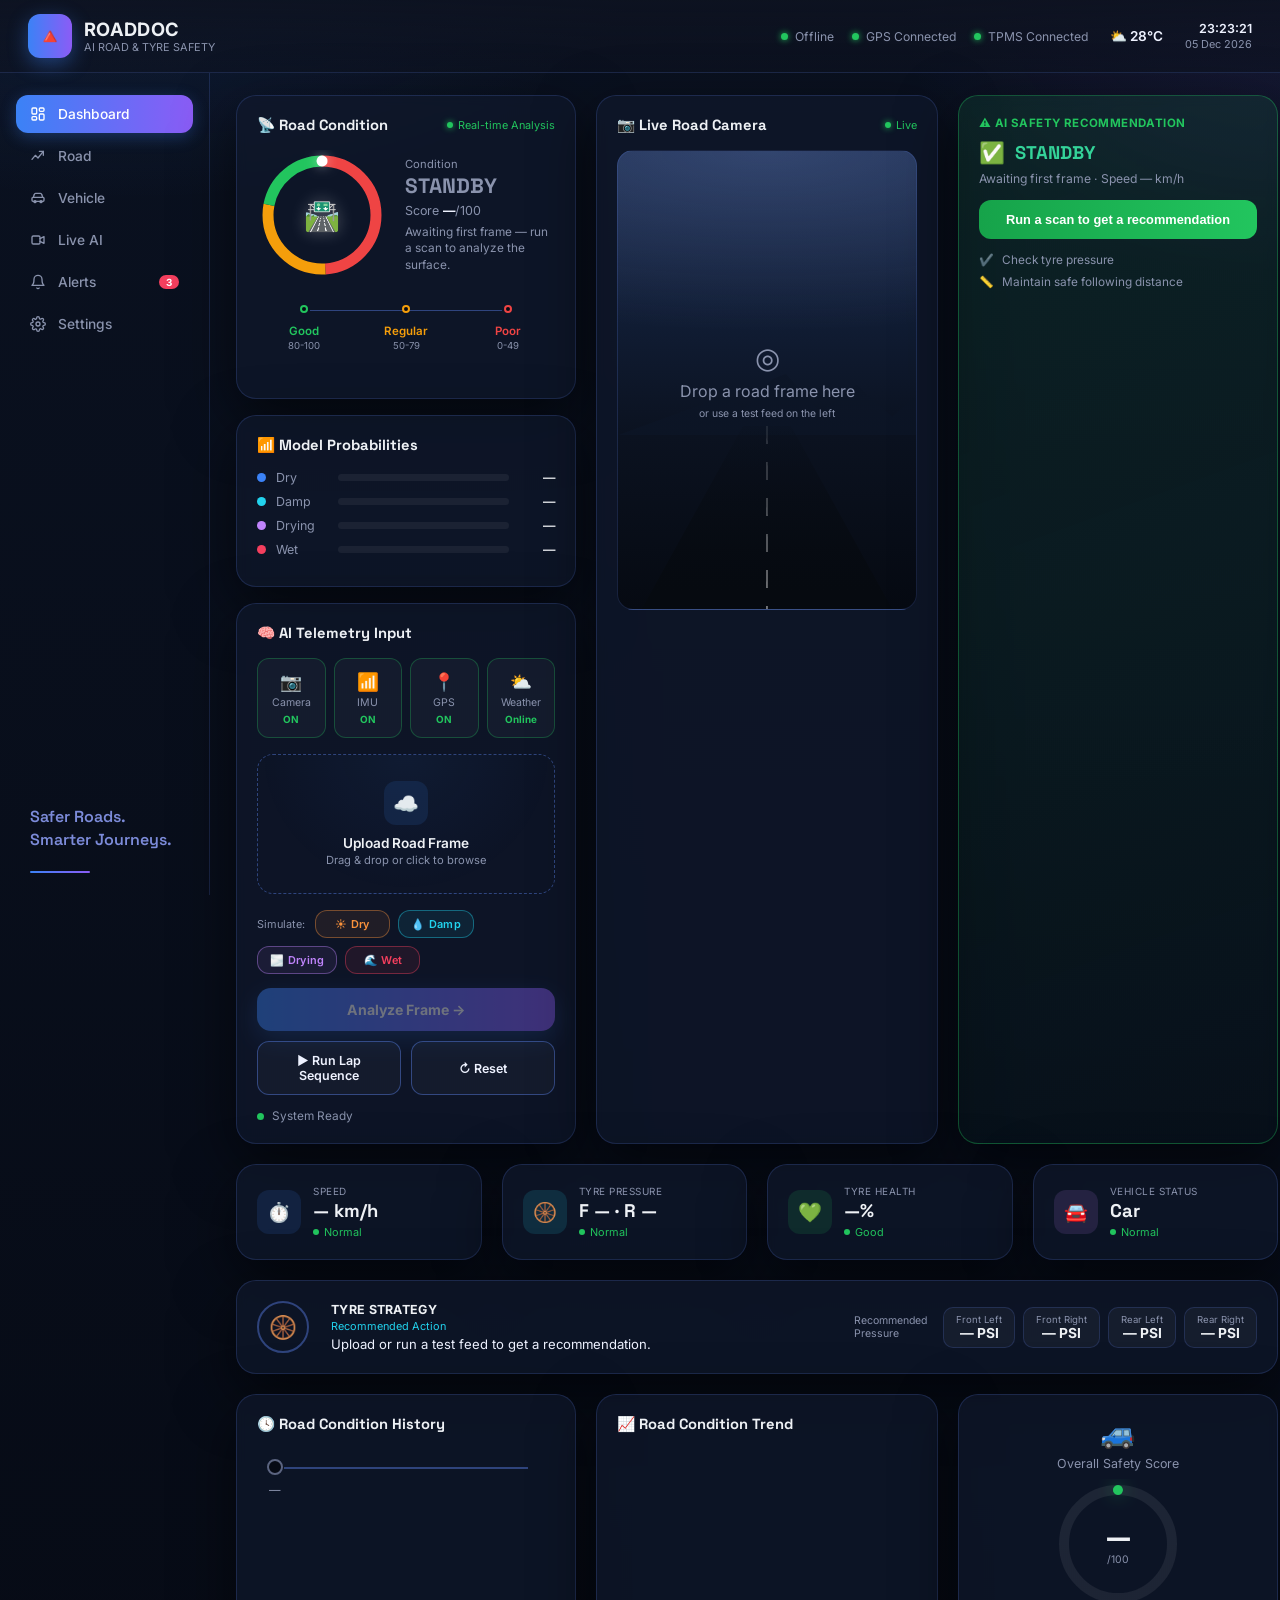
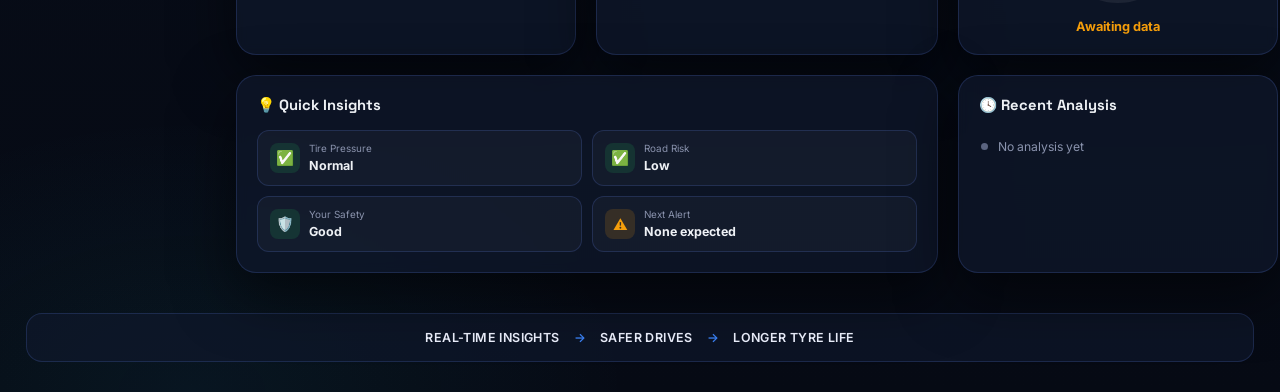
==== rd/frontend/index.html @ 541d131a "Add files via upload" ====
<!DOCTYPE html>
<html lang="en">
<head>
<meta charset="UTF-8">
<meta name="viewport" content="width=device-width, initial-scale=1.0">
<title>ROADDOC — Overview</title>
<link rel="preconnect" href="https://fonts.googleapis.com">
<link rel="preconnect" href="https://fonts.gstatic.com" crossorigin>
<link href="https://fonts.googleapis.com/css2?family=Inter:wght@400;500;600;700&family=Space+Grotesk:wght@500;600;700&family=IBM+Plex+Mono:wght@400;500;600;700&display=swap" rel="stylesheet">
<link rel="stylesheet" href="style.css">
<link rel="stylesheet" href="style-v2.css">
</head>
<body class="v2">
<div id="boot">
  <div class="bl">ROAD<span>DOC</span></div>
  <div class="bsub">VISION SYSTEM · INITIALIZING</div>
  <div class="btrack"><i id="bootFill"></i></div>
  <div class="blog" id="bootLog">booting sensor array…</div>
</div>

<header class="v2-header">
  <div class="v2-logo">
    <div class="v2-logo-mark">🔺</div>
    <div><b>ROADDOC</b><span>AI ROAD &amp; TYRE SAFETY</span></div>
  </div>
  <nav class="v2-nav">
    <a href="index.html" class="active"><svg width="16" height="16" viewBox="0 0 24 24" fill="none" stroke="currentColor" stroke-width="2" stroke-linecap="round" stroke-linejoin="round"><rect x="3" y="3" width="7" height="9" rx="1.5"/><rect x="14" y="3" width="7" height="5" rx="1.5"/><rect x="14" y="12" width="7" height="9" rx="1.5"/><rect x="3" y="16" width="7" height="5" rx="1.5"/></svg> Dashboard</a>
    <a href="track-analysis.html"><svg width="16" height="16" viewBox="0 0 24 24" fill="none" stroke="currentColor" stroke-width="2" stroke-linecap="round" stroke-linejoin="round"><path d="M3 17l5-6 4 4 8-10"/><path d="M14 5h6v6"/></svg> Road</a>
    <a href="car-status.html"><svg width="16" height="16" viewBox="0 0 24 24" fill="none" stroke="currentColor" stroke-width="2" stroke-linecap="round" stroke-linejoin="round"><path d="M5 11l1.5-4.5A2 2 0 0 1 8.4 5h7.2a2 2 0 0 1 1.9 1.5L19 11"/><rect x="3" y="11" width="18" height="6" rx="1.5"/><circle cx="7.5" cy="17.5" r="1.5"/><circle cx="16.5" cy="17.5" r="1.5"/></svg> Vehicle</a>
    <a href="live-analysis.html"><svg width="16" height="16" viewBox="0 0 24 24" fill="none" stroke="currentColor" stroke-width="2" stroke-linecap="round" stroke-linejoin="round"><rect x="3" y="6" width="12" height="12" rx="2"/><path d="M15 10l6-3v10l-6-3"/></svg> Live AI</a>
    <a href="telemetry.html"><svg width="16" height="16" viewBox="0 0 24 24" fill="none" stroke="currentColor" stroke-width="2" stroke-linecap="round" stroke-linejoin="round"><path d="M18 8a6 6 0 0 0-12 0c0 7-3 9-3 9h18s-3-2-3-9"/><path d="M13.73 21a2 2 0 0 1-3.46 0"/></svg> Alerts<span class="v2-nav-badge">3</span></a>
    <a href="system.html"><svg width="16" height="16" viewBox="0 0 24 24" fill="none" stroke="currentColor" stroke-width="2" stroke-linecap="round" stroke-linejoin="round"><circle cx="12" cy="12" r="3"/><path d="M19.4 15a1.65 1.65 0 0 0 .33 1.82l.06.06a2 2 0 1 1-2.83 2.83l-.06-.06a1.65 1.65 0 0 0-1.82-.33 1.65 1.65 0 0 0-1 1.51V21a2 2 0 0 1-4 0v-.09A1.65 1.65 0 0 0 9 19.4a1.65 1.65 0 0 0-1.82.33l-.06.06a2 2 0 1 1-2.83-2.83l.06-.06A1.65 1.65 0 0 0 4.6 15a1.65 1.65 0 0 0-1.51-1H3a2 2 0 0 1 0-4h.09A1.65 1.65 0 0 0 4.6 9a1.65 1.65 0 0 0-.33-1.82l-.06-.06a2 2 0 1 1 2.83-2.83l.06.06A1.65 1.65 0 0 0 9 4.6a1.65 1.65 0 0 0 1-1.51V3a2 2 0 0 1 4 0v.09a1.65 1.65 0 0 0 1 1.51 1.65 1.65 0 0 0 1.82-.33l.06-.06a2 2 0 1 1 2.83 2.83l-.06.06A1.65 1.65 0 0 0 19.4 9a1.65 1.65 0 0 0 1.51 1H21a2 2 0 0 1 0 4h-.09a1.65 1.65 0 0 0-1.51 1z"/></svg> Settings</a>
  </nav>
  <div class="v2-status">
    <div class="v2-status-dots">
      <span class="v2-online-tag" id="linkPillTop"><i></i><span id="linkTextTop">AI Engine Online</span></span>
      <span class="v2-online-tag"><i></i>GPS Connected</span>
      <span class="v2-online-tag"><i></i>TPMS Connected</span>
    </div>
    <span class="v2-weather">⛅ 28°C</span>
    <span class="v2-clock-block"><span><span class="cl-time" id="clock">--:--:--</span><span class="cl-date" id="clockDate">--</span></span></span>
  </div>
</header>

<div class="v2-shell">
  <aside class="v2-sidebar">
    <a href="index.html" class="active"><svg width="16" height="16" viewBox="0 0 24 24" fill="none" stroke="currentColor" stroke-width="2" stroke-linecap="round" stroke-linejoin="round"><rect x="3" y="3" width="7" height="9" rx="1.5"/><rect x="14" y="3" width="7" height="5" rx="1.5"/><rect x="14" y="12" width="7" height="9" rx="1.5"/><rect x="3" y="16" width="7" height="5" rx="1.5"/></svg> Dashboard</a>
    <a href="track-analysis.html"><svg width="16" height="16" viewBox="0 0 24 24" fill="none" stroke="currentColor" stroke-width="2" stroke-linecap="round" stroke-linejoin="round"><path d="M3 17l5-6 4 4 8-10"/><path d="M14 5h6v6"/></svg> Road</a>
    <a href="car-status.html"><svg width="16" height="16" viewBox="0 0 24 24" fill="none" stroke="currentColor" stroke-width="2" stroke-linecap="round" stroke-linejoin="round"><path d="M5 11l1.5-4.5A2 2 0 0 1 8.4 5h7.2a2 2 0 0 1 1.9 1.5L19 11"/><rect x="3" y="11" width="18" height="6" rx="1.5"/><circle cx="7.5" cy="17.5" r="1.5"/><circle cx="16.5" cy="17.5" r="1.5"/></svg> Vehicle</a>
    <a href="live-analysis.html"><svg width="16" height="16" viewBox="0 0 24 24" fill="none" stroke="currentColor" stroke-width="2" stroke-linecap="round" stroke-linejoin="round"><rect x="3" y="6" width="12" height="12" rx="2"/><path d="M15 10l6-3v10l-6-3"/></svg> Live AI</a>
    <a href="telemetry.html"><svg width="16" height="16" viewBox="0 0 24 24" fill="none" stroke="currentColor" stroke-width="2" stroke-linecap="round" stroke-linejoin="round"><path d="M18 8a6 6 0 0 0-12 0c0 7-3 9-3 9h18s-3-2-3-9"/><path d="M13.73 21a2 2 0 0 1-3.46 0"/></svg> Alerts<span class="v2-nav-badge">3</span></a>
    <a href="system.html"><svg width="16" height="16" viewBox="0 0 24 24" fill="none" stroke="currentColor" stroke-width="2" stroke-linecap="round" stroke-linejoin="round"><circle cx="12" cy="12" r="3"/><path d="M19.4 15a1.65 1.65 0 0 0 .33 1.82l.06.06a2 2 0 1 1-2.83 2.83l-.06-.06a1.65 1.65 0 0 0-1.82-.33 1.65 1.65 0 0 0-1 1.51V21a2 2 0 0 1-4 0v-.09A1.65 1.65 0 0 0 9 19.4a1.65 1.65 0 0 0-1.82.33l-.06.06a2 2 0 1 1-2.83-2.83l.06-.06A1.65 1.65 0 0 0 4.6 15a1.65 1.65 0 0 0-1.51-1H3a2 2 0 0 1 0-4h.09A1.65 1.65 0 0 0 4.6 9a1.65 1.65 0 0 0-.33-1.82l-.06-.06a2 2 0 1 1 2.83-2.83l.06.06A1.65 1.65 0 0 0 9 4.6a1.65 1.65 0 0 0 1-1.51V3a2 2 0 0 1 4 0v.09a1.65 1.65 0 0 0 1 1.51 1.65 1.65 0 0 0 1.82-.33l.06-.06a2 2 0 1 1 2.83 2.83l-.06.06A1.65 1.65 0 0 0 19.4 9a1.65 1.65 0 0 0 1.51 1H21a2 2 0 0 1 0 4h-.09a1.65 1.65 0 0 0-1.51 1z"/></svg> Settings</a>
    <div class="spacer"></div>
    <div class="v2-tagline">Safer Roads.<br>Smarter Journeys.</div>
    <div class="v2-tagline-rule"></div>
  </aside>

  <main class="v2-main">

    <!-- ============================= ROAD CONDITION ============================= -->
    <div class="v2-area-road" style="display:flex;flex-direction:column;gap:16px">
    <section class="v2-card">
      <div class="v2-card-head"><h2>📡 Road Condition</h2><span class="v2-tag"><i></i>Real-time Analysis</span></div>

      <div class="v2-gauge-row">
        <div class="v2-gauge">
          <svg viewBox="0 0 130 130">
            <circle cx="65" cy="65" r="54" class="track-bg" pathLength="100" stroke="#ef4444" stroke-dasharray="49 51" stroke-dashoffset="0"/>
            <circle cx="65" cy="65" r="54" class="track-bg" pathLength="100" stroke="#f59e0b" stroke-dasharray="29 71" stroke-dashoffset="-49"/>
            <circle cx="65" cy="65" r="54" class="track-bg" pathLength="100" stroke="#22c55e" stroke-dasharray="22 78" stroke-dashoffset="-78"/>
            <circle cx="65" cy="65" r="54" class="track-fill" id="gaugeArc" pathLength="100" stroke-dasharray="0 100"/>
          </svg>
          <div class="v2-gauge-center">🛣️</div>
        </div>
        <div class="v2-gauge-info">
          <div class="lbl">Condition</div>
          <div class="val" id="gaugeBand" style="color:var(--v2-dim)">STANDBY</div>
          <div class="score">Score <b id="gaugeScore">—</b>/100</div>
          <p id="gaugeDesc">Awaiting first frame — run a scan to analyze the surface.</p>
        </div>
      </div>

      <div class="v2-legend">
        <div class="lg" id="legendGood" style="color:#22c55e"><span class="dot"></span><span class="name">Good</span><span class="range">80-100</span></div>
        <div class="lg" id="legendRegular" style="color:#f59e0b"><span class="dot"></span><span class="name">Regular</span><span class="range">50-79</span></div>
        <div class="lg" id="legendPoor" style="color:#ef4444"><span class="dot"></span><span class="name">Poor</span><span class="range">0-49</span></div>
      </div>
    </section>

    <section class="v2-card">
      <div class="v2-card-head"><h2>📶 Model Probabilities</h2><span class="v2-tag" id="probEngineTag" style="color:var(--v2-dim)"><span id="probEngine"></span></span></div>
      <div class="v2-prob-row"><span class="dot" style="background:#3b82f6"></span><span class="name">Dry</span><span class="track"><span class="fill" id="probDry" style="background:#3b82f6"></span></span><span class="val" id="probDryV">—</span></div>
      <div class="v2-prob-row"><span class="dot" style="background:#22d3ee"></span><span class="name">Damp</span><span class="track"><span class="fill" id="probDamp" style="background:#22d3ee"></span></span><span class="val" id="probDampV">—</span></div>
      <div class="v2-prob-row"><span class="dot" style="background:#c084fc"></span><span class="name">Drying</span><span class="track"><span class="fill" id="probDrying" style="background:#c084fc"></span></span><span class="val" id="probDryingV">—</span></div>
      <div class="v2-prob-row"><span class="dot" style="background:#f43f5e"></span><span class="name">Wet</span><span class="track"><span class="fill" id="probWet" style="background:#f43f5e"></span></span><span class="val" id="probWetV">—</span></div>
    </section>

    <section class="v2-card">
      <div class="v2-card-head"><h2>🧠 AI Telemetry Input</h2></div>

      <div class="v2-sensor-grid">
        <div class="v2-sensor-badge on"><span class="ic">📷</span><span class="lbl">Camera</span><span class="status">ON</span></div>
        <div class="v2-sensor-badge on"><span class="ic">📶</span><span class="lbl">IMU</span><span class="status">ON</span></div>
        <div class="v2-sensor-badge on"><span class="ic">📍</span><span class="lbl">GPS</span><span class="status">ON</span></div>
        <div class="v2-sensor-badge on"><span class="ic">⛅</span><span class="lbl">Weather</span><span class="status">Online</span></div>
      </div>

      <label class="v2-upload" id="dropzone">
        <input type="file" id="fileInput" accept="image/*">
        <div class="up-content">
          <div class="ic">☁️</div>
          <div class="t1">Upload Road Frame</div>
          <div class="t2">Drag &amp; drop or click to browse</div>
        </div>
        <div class="dz-loaded">
          <img id="dzThumb" alt="">
          <div class="meta"><b>Frame loaded</b>click to replace or re-scan</div>
          <button type="button" class="v2-btn-outline" style="flex:none;padding:6px 10px" id="rescanBtn">Re-scan</button>
        </div>
      </label>

      <div class="v2-simulate-row">
        <span class="lbl">Simulate:</span>
        <button class="tf-btn v2-pill-btn dry" data-kind="dry">☀️ Dry</button>
        <button class="tf-btn v2-pill-btn damp" data-kind="damp">💧 Damp</button>
        <button class="tf-btn v2-pill-btn drying" data-kind="drying">🌫️ Drying</button>
        <button class="tf-btn v2-pill-btn wet" data-kind="wet">🌊 Wet</button>
      </div>

      <button class="v2-btn-primary" id="analyzeBtn" disabled>Analyze Frame →</button>
      <div class="v2-btn-row">
        <button class="v2-btn-outline" id="demoBtn">▶ Run Lap Sequence</button>
        <button class="v2-btn-outline" id="resetBtn">↻ Reset</button>
      </div>
      <div class="v2-status-line" id="statusLine"><i></i><span>System Ready</span></div>
    </section>
    </div>

    <!-- ============================= SENSOR FEED ============================= -->
    <section class="v2-card v2-area-feed">
      <div class="v2-card-head"><h2>📷 Live Road Camera</h2><span class="v2-tag"><i></i>Live</span></div>

      <label class="v2-feed-visual" id="scanFrame">
        <input type="file" id="fileInput2" accept="image/*">
        <div class="mountains"></div>
        <div class="road"></div>
        <div class="road-line"></div>
        <div class="v2-grid-overlay" id="gridOverlay" style="display:none"></div>
        <div class="v2-heat-patch" id="heatPatch" style="display:none"></div>
        <img id="scanImg" alt="Frame preview" style="display:none;position:absolute;inset:0;width:100%;height:100%;object-fit:cover;opacity:.35">

        <div class="v2-feed-empty" id="feedEmptyHint">
          <div class="ic">◎</div>
          <div>Drop a road frame here<br><span style="font-size:.65rem">or use a test feed on the left</span></div>
        </div>

        <div class="v2-feed-topleft" id="feedTopLeft" style="display:none">
          <div class="thumb"></div>
          <div class="cap">Surface Detection</div>
        </div>

        <div class="v2-feed-detected" id="feedDetected" style="display:none">
          <div class="hd"><i></i>Detected</div>
          <div class="row"><span>Road Surface</span><b id="detSurface">—</b></div>
          <div class="row"><span>Potholes</span><b id="detPotholes">0</b></div>
          <div class="row"><span>Cracks</span><b id="detCracks">0</b></div>
          <div class="row"><span>Water</span><b id="detWater">—</b></div>
        </div>

        <div class="v2-feed-scanbadge" id="feedScanBadge" style="display:none">
          <div class="ring">🚗</div>
          <div>
            <div class="lbl">Scanning…</div>
            <div class="bar"><i id="scanBarFill" style="width:0%"></i></div>
          </div>
          <div class="lbl" id="scanPctLabel">0%</div>
        </div>

        <svg class="v2-feed-mini-trend" id="miniTrendSvg" viewBox="0 0 110 56" style="display:none"></svg>
      </label>
    </section>

    <!-- ============================= AI SAFETY RECOMMENDATION ============================= -->
    <section class="v2-card v2-area-risk v2-risk-card risk-low" id="riskCard">
      <div class="v2-risk-head">⚠️ AI Safety Recommendation</div>
      <div class="v2-risk-level"><span class="ic" id="riskLevelIc">✅</span><span class="txt" id="riskLevelTxt">STANDBY</span></div>
      <div class="v2-risk-sub" id="riskSubTxt">Awaiting first frame · Speed — km/h</div>
      <button class="v2-risk-action" id="riskActionBtn">Run a scan to get a recommendation</button>
      <div class="v2-risk-checklist">
        <div class="item"><span class="ic">✔️</span><span id="riskCheck1">Check tyre pressure</span></div>
        <div class="item"><span class="ic">📏</span><span id="riskCheck2">Maintain safe following distance</span></div>
      </div>
    </section>

    <!-- ============================= 4-UP STAT ROW ============================= -->
    <div class="v2-area-stats">
      <div class="v2-card v2-stat-card">
        <span class="ic-circle">⏱️</span>
        <div class="body">
          <span class="lbl">Speed</span>
          <span class="val"><span id="speedReadout">—</span> km/h</span>
          <span class="sub good" id="speedSub"><i></i>Normal</span>
        </div>
      </div>
      <div class="v2-card v2-stat-card">
        <span class="ic-circle" style="background:rgba(34,211,238,.13);color:var(--v2-cyan)">🛞</span>
        <div class="body">
          <span class="lbl">Tyre Pressure</span>
          <span class="val" id="statTyrePressure">F — · R —</span>
          <span class="sub good" id="tyrePressureSub"><i></i>Normal</span>
        </div>
      </div>
      <div class="v2-card v2-stat-card">
        <span class="ic-circle" style="background:rgba(34,197,94,.13);color:var(--v2-green)">💚</span>
        <div class="body">
          <span class="lbl">Tyre Health</span>
          <span class="val" id="statTyreHealth">—%</span>
          <span class="sub good" id="tyreHealthSub"><i></i>Good</span>
        </div>
      </div>
      <div class="v2-card v2-stat-card">
        <span class="ic-circle" style="background:rgba(192,132,252,.13);color:#c084fc">🚘</span>
        <div class="body">
          <span class="lbl">Vehicle Status</span>
          <span class="val" id="vsType">Car</span>
          <span class="sub good"><i></i><span id="vsDriving">Normal</span></span>
        </div>
      </div>
    </div>

    <!-- ============================= TYRE STRATEGY ============================= -->
    <section class="v2-card v2-area-tyre">
      <div class="v2-tyre-bar">
        <div class="v2-tyre-icon">🛞</div>
        <div class="v2-tyre-text">
          <div class="hd">TYRE STRATEGY</div>
          <div class="sub" id="tyreActionLabel">Recommended Action</div>
          <p id="suggestionText">Upload or run a test feed to get a recommendation.</p>
        </div>
        <div class="v2-tyre-psi">
          <span class="lbl">Recommended<br>Pressure</span>
          <div class="v2-tyre-badges">
            <div class="b"><div class="t">Front Left</div><div class="v" id="psiFL">— PSI</div></div>
            <div class="b"><div class="t">Front Right</div><div class="v" id="psiFR">— PSI</div></div>
            <div class="b"><div class="t">Rear Left</div><div class="v" id="psiRL">— PSI</div></div>
            <div class="b"><div class="t">Rear Right</div><div class="v" id="psiRR">— PSI</div></div>
          </div>
        </div>
      </div>
      <div id="waterBanner"></div>
    </section>

    <!-- ============================= HISTORY / TREND / SCORE ROW ============================= -->
    <section class="v2-card v2-area-history">
      <div class="v2-card-head"><h2>🕓 Road Condition History</h2></div>
      <div class="v2-stepper" id="historyStepper">
        <div class="step"><span class="pt"></span><span class="lbl">—</span></div>
      </div>
    </section>

    <section class="v2-card v2-area-trend">
      <div class="v2-card-head"><h2>📈 Road Condition Trend</h2></div>
      <canvas id="trendCanvas" height="130"></canvas>
    </section>

    <section class="v2-card v2-area-score v2-score-card">
      <div class="car-ic">🚙</div>
      <div style="font-size:.78rem;color:var(--v2-dim);margin-bottom:8px">Overall Safety Score</div>
      <div class="v2-score-donut">
        <svg viewBox="0 0 130 130">
          <circle cx="65" cy="65" r="54" class="track" pathLength="100"/>
          <circle cx="65" cy="65" r="54" class="fill" id="safetyScoreArc" pathLength="100" stroke-dasharray="0 100"/>
        </svg>
        <div class="center"><span class="num" id="safetyScoreNum">—</span><span class="den">/100</span></div>
      </div>
      <div class="v2-score-risklabel" id="safetyScoreRiskLabel">Awaiting data</div>
    </section>

    <!-- ============================= QUICK INSIGHTS / RECENT ANALYSIS ============================= -->
    <section class="v2-card v2-area-insights">
      <div class="v2-card-head"><h2>💡 Quick Insights</h2></div>
      <div class="v2-insight-grid">
        <div class="v2-insight"><span class="ic good" id="insightPressureIc">✅</span><div><span class="lbl">Tire Pressure</span><span class="val" id="insightPressure">Normal</span></div></div>
        <div class="v2-insight"><span class="ic good" id="insightRiskIc">✅</span><div><span class="lbl">Road Risk</span><span class="val" id="insightRisk">Low</span></div></div>
        <div class="v2-insight"><span class="ic good" id="insightSafetyIc">🛡️</span><div><span class="lbl">Your Safety</span><span class="val" id="insightSafety">Good</span></div></div>
        <div class="v2-insight"><span class="ic warn" id="insightAlertIc">⚠️</span><div><span class="lbl">Next Alert</span><span class="val" id="insightAlert">None expected</span></div></div>
      </div>
    </section>

    <section class="v2-card v2-area-recent">
      <div class="v2-card-head"><h2>🕓 Recent Analysis</h2></div>
      <div class="v2-log" id="recentAnalysis">
        <div class="v2-log-row"><span class="dot" style="background:#5b6480"></span><span class="txt" style="color:var(--v2-dim)">No analysis yet</span></div>
      </div>
    </section>

  </main>
</div>

<div class="v2-footer-bar">
  <span>REAL-TIME INSIGHTS</span><span class="arrow">→</span><span>SAFER DRIVES</span><span class="arrow">→</span><span>LONGER TYRE LIFE</span>
</div>

<script src="app.js"></script>
</body>
</html>
---- rd/frontend/style.css ----
/* =========================================================================
   ROADDOC — LIVE SAFETY CONSOLE
   Premium automotive HMI styling: near-black surfaces, rounded cards,
   electric-blue instrument accent, soft glows instead of neon, with
   semantic color still carrying meaning (green/amber/violet/red map to
   Dry/Damp/Drying/Wet everywhere on the page). Structure, ids and classes
   are unchanged from the original build — only presentation changed.
   ========================================================================= */
:root{
  --ink:#0a0c10;
  --panel:rgba(20,23,29,.86);
  --panel-2:rgba(27,31,39,.92);
  --line:rgba(255,255,255,.07);
  --line-bright:rgba(255,255,255,.16);
  --cyan:#3e7bfa;
  --cyan-ink:#ffffff;
  --text:#eef1f5;
  --dim:#8b93a1;
  --dim-2:#535a66;
  --green:#34d399;
  --amber:#f5a524;
  --violet:#9b8cff;
  --red:#ef4453;
  --shadow:0 20px 50px rgba(0,0,0,.45);
}
*{box-sizing:border-box}
::selection{background:var(--cyan);color:#fff}
:focus-visible{outline:2px solid var(--cyan);outline-offset:2px}
body{
  margin:0;min-height:100vh;color:var(--text);
  font-family:'IBM Plex Mono',ui-monospace,monospace;
  background:
    linear-gradient(180deg, rgba(6,8,13,.80) 0%, rgba(6,8,13,.90) 55%, rgba(6,8,13,.97) 100%),
    url('assets/bg-road.jpg');
  background-size: cover;
  background-position: center top;
  background-attachment: fixed;
  background-repeat: no-repeat;
  position:relative;
}
.disp{font-family:'Space Grotesk',sans-serif}
.orb{font-family:'Space Grotesk',sans-serif;font-weight:700}
a{color:inherit}

/* ---- boot sequence overlay ---- */
#boot{position:fixed;inset:0;z-index:100;background:var(--ink);display:flex;flex-direction:column;align-items:center;justify-content:center;gap:18px;transition:opacity .5s ease, visibility .5s}
#boot.hide{opacity:0;visibility:hidden;pointer-events:none}
#boot .bl{font-family:'Space Grotesk';font-weight:700;font-size:1.8rem;letter-spacing:3px;color:var(--text)}
#boot .bl span{color:var(--cyan)}
#boot .bsub{font-size:.68rem;color:var(--dim);letter-spacing:2px}
#boot .btrack{width:280px;height:3px;border-radius:3px;background:rgba(255,255,255,.08);position:relative;overflow:hidden}
#boot .btrack i{position:absolute;left:0;top:0;bottom:0;width:0;background:linear-gradient(90deg,var(--cyan),var(--violet));box-shadow:0 0 10px rgba(62,123,250,.6)}
#boot .blog{font-size:.6rem;color:var(--dim-2);letter-spacing:1px;height:14px}

/* ---------------------------------- HEADER --------------------------------- */
.hud-header{
  display:flex;align-items:center;gap:18px;flex-wrap:wrap;
  padding:16px 26px;border-bottom:1px solid var(--line);
  background:rgba(7,9,13,.75);position:sticky;top:0;z-index:20;backdrop-filter:blur(10px);
}
.brand{display:flex;align-items:center;gap:10px;flex:0 0 auto}
.eye{width:32px;height:32px;border-radius:10px;position:relative;flex:0 0 auto;background:var(--panel-2);border:1px solid var(--line-bright);display:flex;align-items:center;justify-content:center}
.eye::before{content:"";width:8px;height:8px;border-radius:50%;background:var(--cyan);box-shadow:0 0 10px var(--cyan)}
.eye::after{display:none}
.brand b{display:block;font-family:'Space Grotesk';font-weight:700;font-size:1.05rem;letter-spacing:.5px;line-height:1.2}
.brand span{display:block;font-size:.6rem;color:var(--dim);letter-spacing:1.4px}
.feed-meta{display:flex;align-items:center;gap:9px;font-size:.68rem;color:var(--dim);flex:0 0 auto}
.feed-meta .rec{width:6px;height:6px;border-radius:50%;background:var(--red);animation:recBlink 1.4s infinite}
@keyframes recBlink{50%{opacity:.25}}

.nav-tabs{display:flex;gap:2px;margin:0 auto;flex-wrap:wrap;font-size:.68rem;letter-spacing:.2px;background:var(--panel-2);border:1px solid var(--line);border-radius:999px;padding:4px}
.nav-tabs a{padding:8px 16px;border-radius:999px;color:var(--dim);text-decoration:none;text-transform:capitalize;border:1px solid transparent;transition:.15s;font-weight:500}
.nav-tabs a:hover{color:var(--text)}
.nav-tabs a.active{background:var(--cyan);color:#fff;font-weight:600;box-shadow:0 0 16px rgba(62,123,250,.45)}

.hud-right{display:flex;align-items:center;gap:8px;flex:0 0 auto;font-size:.68rem;color:var(--dim);background:var(--panel-2);border:1px solid var(--line);border-radius:999px;padding:6px 8px}
.hud-right .grp{display:flex;align-items:center;gap:6px;padding:0 8px;border-right:1px solid var(--line)}
.condition-pill{display:flex;align-items:center;gap:7px;padding:6px 12px;border-radius:999px;text-transform:capitalize;letter-spacing:.2px;font-size:.7rem;font-weight:600;color:var(--text)}
.condition-pill i{width:7px;height:7px;border-radius:50%;background:var(--dim-2)}
.link-dot{display:flex;align-items:center;gap:6px;text-transform:uppercase;letter-spacing:.6px;font-size:.66rem;padding:0 10px 0 2px}
.link-dot i{width:6px;height:6px;border-radius:50%;background:var(--red)}
.link-dot.live i{background:var(--green);box-shadow:0 0 0 0 rgba(52,211,153,.6);animation:blip 1.8s infinite}
@keyframes blip{70%{box-shadow:0 0 0 7px rgba(52,211,153,0)}}

.legend-strip{display:flex;gap:8px;flex-wrap:wrap;align-items:center;padding:12px 26px;font-size:.66rem;color:var(--dim)}
.legend-strip span{display:flex;align-items:center;gap:6px;padding:5px 12px;border-radius:999px;background:var(--panel-2);border:1px solid var(--line)}
.legend-strip span:last-child{border:0;background:none;padding-left:4px}
.legend-strip i{width:7px;height:7px;border-radius:50%;display:inline-block}

/* ---------------------------------- LAYOUT --------------------------------- */
.console{
  display:grid;
  grid-template-columns: 300px minmax(0,1fr) 300px;
  grid-template-areas:
    "road   feed   speed"
    "lower  lower  lower";
  gap:16px;padding:20px 26px 40px;max-width:1600px;margin:0 auto;
}
.area-road{grid-area:road;display:flex;flex-direction:column;gap:16px;min-width:0}
.area-feed{grid-area:feed;display:flex;flex-direction:column;gap:16px;min-width:0}
.area-speed{grid-area:speed;display:flex;flex-direction:column;gap:16px;min-width:0}
.area-lower{grid-area:lower;display:grid;grid-template-columns:repeat(4,1fr);gap:16px}
.console.no-lower{grid-template-areas:"road feed speed"}
@media(max-width:1180px){
  .console{grid-template-columns:1fr;grid-template-areas:"road" "feed" "speed" "lower"}
  .console.no-lower{grid-template-areas:"road" "feed" "speed"}
  .area-lower{grid-template-columns:1fr 1fr}
}
@media(max-width:640px){.area-lower{grid-template-columns:1fr}}
.rail{display:flex;flex-direction:column;gap:16px;min-width:0}
.hud-panel{
  position:relative;border:1px solid var(--line);border-radius:18px;background:linear-gradient(160deg,var(--panel-2),var(--panel));
  box-shadow:var(--shadow);padding:18px;transition:box-shadow .4s,border-color .4s,transform .25s;
}
.hud-panel.flash{border-color:var(--cyan);box-shadow:var(--shadow),0 0 24px rgba(62,123,250,.30)}
.hud-panel{will-change:transform}
.hud-panel:hover{border-color:var(--line-bright)}
.hud-panel::before,.hud-panel::after{content:none}
.ph{display:flex;align-items:center;justify-content:space-between;margin-bottom:14px}
.ph h2{margin:0;font-size:.68rem;letter-spacing:1px;text-transform:uppercase;color:#c3cdd8;display:flex;align-items:center;gap:7px;font-weight:600}
.ph h2 i{width:6px;height:6px;border-radius:50%;background:var(--cyan)}
.ph span{font-size:.6rem;color:var(--dim-2);letter-spacing:.6px;text-transform:uppercase}

/* ---- state box ---- */
.state-box{border-radius:14px;border:1px solid var(--line-bright);padding:16px 16px;display:flex;align-items:flex-end;justify-content:space-between;background:rgba(0,0,0,.22);position:relative;overflow:hidden}
.state-box::before{content:none}
.state-box .label{position:relative;font-family:'Space Grotesk';font-weight:700;font-size:1.6rem;letter-spacing:.3px;line-height:1}
.state-box .conf{position:relative;text-align:right}
.state-box .conf b{display:block;font-family:'Space Grotesk';font-size:1.15rem}
.state-box .conf span{font-size:.58rem;color:var(--dim);letter-spacing:1px}

.prob-head{display:flex;justify-content:space-between;align-items:center;margin:16px 0 10px;font-size:.62rem;color:var(--dim);letter-spacing:1px;text-transform:uppercase}
.prob-head b{color:var(--cyan);font-weight:600}
.prob-row{display:flex;align-items:center;gap:8px;margin-bottom:8px;font-size:.66rem}
.prob-row .pl{width:44px;color:var(--dim);text-transform:uppercase}
.prob-row .track{flex:1;height:7px;border-radius:4px;background:rgba(255,255,255,.06);position:relative;overflow:hidden}
.prob-row .track i{display:block;height:100%;width:0;border-radius:4px;transition:width .5s}
.prob-row .pv{width:38px;text-align:right;color:var(--text)}

/* ---- dropzone ---- */
.dz-label{font-size:.6rem;color:var(--dim);text-transform:uppercase;letter-spacing:1px;margin:18px 0 8px;display:flex;justify-content:space-between}
.dropzone{position:relative;height:110px;border-radius:14px;border:1px dashed var(--line-bright);background:rgba(0,0,0,.2);display:flex;flex-direction:column;align-items:center;justify-content:center;gap:4px;cursor:pointer;text-align:center;overflow:hidden}
.dropzone input{display:none}
.dropzone .ic{color:var(--cyan);font-size:1.1rem}
.dropzone .t1{font-size:.68rem;color:var(--text)}
.dropzone .t2{font-size:.6rem;color:var(--dim-2)}
.dropzone.has-file{border-style:solid;border-color:var(--cyan)}
.dz-loaded{display:none;align-items:center;gap:10px;padding:0 12px;width:100%}
.dropzone.has-file .up-content{display:none}
.dropzone.has-file .dz-loaded{display:flex}
.dz-loaded img{width:44px;height:44px;object-fit:cover;border-radius:8px;border:1px solid var(--line-bright)}
.dz-loaded .meta{flex:1;text-align:left;font-size:.64rem;color:var(--dim)}
.dz-loaded .meta b{display:block;color:var(--text);font-size:.7rem}
.rescan{font-size:.6rem;color:var(--cyan);border:1px solid var(--cyan);border-radius:8px;padding:5px 9px;background:none;cursor:pointer;letter-spacing:.6px}

.testfeed{display:flex;gap:6px;margin-top:10px;flex-wrap:wrap}
.tf-btn{flex:1;min-width:60px;padding:9px 0;font-size:.64rem;font-weight:600;letter-spacing:.3px;text-align:center;border-radius:10px;border:1px solid var(--line-bright);background:rgba(255,255,255,.02);color:var(--dim);cursor:pointer;text-transform:capitalize;font-family:inherit;transition:.15s}
.tf-btn:hover{color:var(--text);border-color:var(--cyan)}
.tf-btn[data-kind="dry"]:hover{background:rgba(52,211,153,.14);border-color:var(--green);color:var(--green)}
.tf-btn[data-kind="damp"]:hover{background:rgba(62,123,250,.14);border-color:var(--cyan);color:var(--cyan)}
.tf-btn[data-kind="drying"]:hover{background:rgba(155,140,255,.14);border-color:var(--violet);color:var(--violet)}
.tf-btn[data-kind="wet"]:hover{background:rgba(239,68,83,.14);border-color:var(--red);color:var(--red)}

.row{display:flex;gap:8px;margin-top:12px}
.rd-btn{flex:1;font-family:'Space Grotesk';font-weight:600;letter-spacing:.4px;text-transform:uppercase;font-size:.76rem;border-radius:10px;border:1px solid var(--line-bright);background:rgba(255,255,255,.02);color:var(--text);padding:11px 12px;cursor:pointer;transition:.15s}
.rd-btn:hover:not(:disabled){border-color:var(--cyan);color:var(--cyan)}
.rd-btn:disabled{opacity:.35;cursor:not-allowed}
.rd-btn.primary{background:var(--cyan);color:#fff;border-color:var(--cyan);box-shadow:0 0 18px rgba(62,123,250,.35)}
.rd-btn.primary:hover:not(:disabled){color:#fff;filter:brightness(1.1)}
.rd-btn.wide{flex:none;width:100%}

.status-line{display:flex;align-items:center;gap:7px;margin-top:12px;font-size:.62rem;color:var(--dim);text-transform:uppercase;letter-spacing:1px}
.status-line i{width:6px;height:6px;border-radius:50%;background:var(--green)}
.status-line.busy i{background:var(--amber)}
.status-line.offline i{background:var(--red)}

/* ---- key/value rows ---- */
.kv{display:flex;justify-content:space-between;align-items:center;padding:10px 0;border-top:1px solid var(--line);font-size:.68rem}
.kv:first-child{border-top:0}
.kv .k{color:var(--dim);text-transform:uppercase;letter-spacing:.6px;font-size:.62rem}
.kv .v{color:var(--text);font-weight:600}
.kv .v.accent{color:var(--cyan)}

.moisture-bar{position:relative;height:8px;border-radius:4px;margin:14px 0 6px;background:linear-gradient(90deg,var(--green),var(--amber) 45%,var(--violet) 65%,var(--red))}
.moisture-bar .marker{position:absolute;top:-4px;width:2px;height:16px;background:#fff;box-shadow:0 0 6px #fff}
.moisture-labels{display:flex;justify-content:space-between;font-size:.58rem;color:var(--dim-2);letter-spacing:.6px}

/* ---------------------------------- CENTRE --------------------------------- */
.scan-frame{display:block;position:relative;min-height:340px;border-radius:16px;border:1px solid var(--line-bright);background:radial-gradient(circle at 50% 40%,rgba(62,123,250,.07),transparent 60%) , #05070a;overflow:hidden;cursor:pointer}
.scan-frame input{display:none}
.scan-frame img{position:absolute;inset:0;width:100%;height:100%;object-fit:cover;display:none}
.scan-frame.has-file img{display:block}
.scan-empty{position:absolute;inset:0;display:flex;flex-direction:column;align-items:center;justify-content:center;gap:8px;color:var(--dim);text-align:center;padding:20px}
.scan-frame.has-file .scan-empty{display:none}
.scan-empty .ic{font-size:1.6rem;color:var(--cyan)}
.reticle{position:absolute;width:22px;height:22px;border-color:var(--amber);opacity:.8;z-index:2}
.reticle.tl{left:12px;top:12px;border-top:2px solid;border-left:2px solid;border-radius:6px 0 0 0}
.reticle.tr{right:12px;top:12px;border-top:2px solid;border-right:2px solid;border-radius:0 6px 0 0}
.reticle.bl{left:12px;bottom:12px;border-bottom:2px solid;border-left:2px solid;border-radius:0 0 0 6px}
.reticle.br{right:12px;bottom:12px;border-bottom:2px solid;border-right:2px solid;border-radius:0 0 6px 0}
.lock-box{position:absolute;left:50%;top:50%;transform:translate(-50%,-50%);width:44%;height:56%;border:1.5px solid var(--amber);border-radius:8px;opacity:0;transition:opacity .3s;z-index:2}
.scan-frame.locked .lock-box{opacity:.85}
.lock-tag{position:absolute;top:-22px;left:0;font-size:.58rem;background:rgba(5,7,10,.85);border-radius:5px;color:var(--amber);padding:2px 7px;white-space:nowrap;font-weight:600}
.scan-tags{position:absolute;left:12px;right:12px;bottom:12px;display:flex;justify-content:space-between;gap:8px;z-index:3;pointer-events:none}
.scan-tags span{background:rgba(5,7,10,.82);border:1px solid var(--line-bright);border-radius:8px;padding:7px 11px;font-size:.62rem;color:var(--text)}
.scan-tags .g{color:var(--amber)}

/* ---- HUD bar under scan frame ---- */
.hud-bar{display:grid;grid-template-columns:1fr auto 1fr;align-items:center;gap:18px;margin-top:14px;padding:22px 26px;border-radius:20px;border:1px solid var(--line);background:linear-gradient(160deg,var(--panel-2),var(--panel));box-shadow:var(--shadow)}
.tyre-tile{display:flex;align-items:center;gap:12px}
.tyre-ic{width:46px;height:46px;border-radius:14px;border:1px solid var(--line-bright);background:rgba(255,255,255,.02);display:grid;place-items:center;color:var(--cyan);font-size:1.3rem;flex:0 0 auto}
.tyre-data .l1{font-size:.85rem;font-weight:700;font-family:'Space Grotesk'}
.tyre-data .l2{font-size:.6rem;color:var(--dim)}
.speed-hero{display:flex;flex-direction:column;align-items:center;text-align:center}
.speed-wrap{display:flex;flex-direction:column;align-items:center;gap:4px;position:relative;margin:6px 0 18px}
.speed-ring{width:210px;height:210px;border-radius:50%;display:grid;place-items:center;position:relative;
  background:conic-gradient(var(--cyan) 0deg, var(--cyan) calc(var(--pct,0)*3.6deg), rgba(255,255,255,.06) calc(var(--pct,0)*3.6deg));
  filter:drop-shadow(0 0 18px rgba(62,123,250,.42));
}
.speed-ring::before{content:"";position:absolute;inset:13px;border-radius:50%;background:var(--ink)}
.speed-ring::after{display:none}
.speed-ring b{position:relative;font-family:'Space Grotesk';font-weight:700;font-size:3.6rem;line-height:1}
.speed-unit{font-size:.65rem;color:var(--dim);letter-spacing:2px;margin-top:4px;text-transform:uppercase}
.speed-meta-row{display:flex;align-items:center;justify-content:space-between;width:100%;gap:14px;padding-top:16px;border-top:1px solid var(--line)}
.risk-box{text-align:right;display:flex;flex-direction:column;align-items:flex-end;gap:7px}
.risk-box .rl{font-size:.6rem;color:var(--dim);text-transform:uppercase;letter-spacing:1px}
.risk-box .rv{font-family:'Space Grotesk';font-weight:700;font-size:1.3rem;letter-spacing:.3px;text-transform:uppercase}
.feed-hero .scan-frame{min-height:420px}
@media(max-width:900px){.hud-bar{grid-template-columns:1fr;text-align:center}.risk-box{align-items:center;text-align:center}.tyre-tile{justify-content:center}}

.suggestion{margin-top:14px;border-left:3px solid var(--cyan);border-radius:0 10px 10px 0;padding:12px 14px;background:rgba(62,123,250,.06);font-size:.72rem}
.suggestion b{display:block;font-size:.6rem;letter-spacing:1px;text-transform:uppercase;color:var(--cyan);margin-bottom:5px}

.water-banner{margin-top:12px;border-radius:12px;padding:12px 14px;border:1px solid var(--red);background:rgba(239,68,83,.12);font-size:.7rem;color:#ffd2da;display:flex;gap:9px;align-items:center}

/* ---- vehicle field grid (compact, sits in centre column) ---- */
.field-grid{display:grid;grid-template-columns:1fr 1fr;gap:10px 14px;margin-top:14px}
.field{display:flex;flex-direction:column;gap:5px}
.field label{font-size:.58rem;color:var(--dim);text-transform:uppercase;letter-spacing:.8px}
.field select,.field input{background:transparent;border:none;border-bottom:1px solid var(--line-bright);color:var(--text);padding:7px 2px;font-family:inherit;font-size:.76rem}
.field select:focus,.field input:focus{border-color:var(--cyan)}
.field select option{background:#12151b}
.field.span2{grid-column:1/-1}
.locrow{display:flex;gap:8px;align-items:flex-end}
.locrow input{flex:1}

/* ---- safety list ---- */
.hud-list{list-style:none;margin:0;padding:0;display:flex;flex-direction:column;gap:8px}
.hud-list li{display:grid;grid-template-columns:96px 1fr;gap:10px;padding:12px 14px;border-radius:12px;background:rgba(255,255,255,.02);border:1px solid var(--line);font-size:.7rem}
.hud-list li:first-child{border-top:1px solid var(--line)}
.hud-list b{color:var(--violet);text-transform:uppercase;letter-spacing:.5px;font-size:.58rem;padding-top:1px}
.hud-list span{color:#dbe6ec;line-height:1.5}

.risk-badge{display:inline-flex;align-items:center;gap:6px;padding:5px 12px;border-radius:999px;font-family:'Space Grotesk';font-weight:600;font-size:.7rem;letter-spacing:.4px;text-transform:uppercase;border:1px solid}
.risk-low{color:var(--green);border-color:var(--green);background:rgba(52,211,153,.08)}
.risk-medium{color:var(--amber);border-color:var(--amber);background:rgba(245,165,36,.08)}
.risk-high{color:#ff8a5c;border-color:#ff8a5c;background:rgba(255,138,92,.08)}
.risk-critical{color:#ffc2c2;border-color:var(--red);background:rgba(239,68,83,.12);animation:riskGlow 1.4s infinite}
@keyframes riskGlow{50%{box-shadow:0 0 16px rgba(239,68,83,.4)}}

.chart-frame canvas{width:100%;display:block}
.chart-legend{display:flex;gap:12px;flex-wrap:wrap;margin-top:8px;font-size:.6rem;color:var(--dim)}
.chart-legend i{width:7px;height:7px;border-radius:50%;display:inline-block;margin-right:5px}
.log-list{margin-top:10px;max-height:130px;overflow:auto;font-size:.68rem}
.log-list div{display:flex;justify-content:space-between;padding:7px 2px;border-top:1px solid var(--line);color:var(--dim)}
.log-list b{font-weight:700}

.sys-grid{display:grid;grid-template-columns:1fr 1fr;gap:0}
footer{max-width:1600px;margin:0 auto;padding:0 26px 34px;color:var(--dim-2);font-size:.62rem;line-height:1.7}

@media(max-width:1180px){
  .field-grid{grid-template-columns:1fr}
}
@media(max-width:560px){
  .hud-header{padding:12px 16px}
  .console,.legend-strip,footer{padding-left:16px;padding-right:16px}
  .nav-tabs{order:3;width:100%;justify-content:flex-start;overflow-x:auto}
}
@media (prefers-reduced-motion: reduce){
  .feed-meta .rec,.link-dot.live i,.risk-critical{animation:none}
}

/* ---------------------------------- SUB-PAGES --------------------------------- */
.subpage{max-width:1100px;margin:0 auto;padding:20px 26px 40px;display:flex;flex-direction:column;gap:16px}
.subpage-head{display:flex;align-items:baseline;justify-content:space-between;gap:12px;flex-wrap:wrap}
.subpage-head h1{font-family:'Space Grotesk';font-size:1.3rem;margin:0}
.subpage-head p{color:var(--dim);font-size:.72rem;margin:4px 0 0}
.empty-hint{border:1px dashed var(--line-bright);border-radius:14px;padding:22px;text-align:center;color:var(--dim);font-size:.72rem}
.empty-hint a{color:var(--cyan);text-decoration:none;font-weight:600}

/* ---- car status illustration ---- */
.car-status-grid{display:grid;grid-template-columns:260px 1fr;gap:20px;align-items:center}
.car-visual{position:relative;display:flex;flex-direction:column;align-items:center;gap:10px}
.car-visual .car-icon{font-size:6rem;line-height:1;filter:drop-shadow(0 8px 20px rgba(62,123,250,.25))}
.car-badge-row{display:flex;gap:8px;flex-wrap:wrap;justify-content:center}
.car-badge{display:flex;flex-direction:column;align-items:center;gap:2px;background:var(--panel-2);border:1px solid var(--line-bright);border-radius:12px;padding:8px 12px;min-width:70px}
.car-badge .cb-label{font-size:.55rem;color:var(--dim);text-transform:uppercase;letter-spacing:.6px}
.car-badge .cb-value{font-family:'Space Grotesk';font-weight:700;font-size:.9rem}
@media(max-width:760px){.car-status-grid{grid-template-columns:1fr}}
---- rd/frontend/style-v2.css ----
/* =========================================================================
   ROADDOC v2 — matches the "glass dashboard" reference mockup.
   New tokens + component classes, additive to the rules above (which the
   sub-pages still use for their simpler single-column layout). Overview
   (index.html) uses these v2 classes for its layout.
   ========================================================================= */
:root{
  --v2-bg-0:#060a14;
  --v2-bg-1:#0a1120;
  --v2-card:rgba(16,24,44,.72);
  --v2-card-solid:#0d1526;
  --v2-border:rgba(99,140,255,.18);
  --v2-border-bright:rgba(99,140,255,.4);
  --v2-text:#eef2ff;
  --v2-dim:#8a93ad;
  --v2-dim-2:#5b6480;
  --v2-blue:#3b82f6;
  --v2-violet:#8b5cf6;
  --v2-cyan:#22d3ee;
  --v2-amber:#f59e0b;
  --v2-orange:#fb923c;
  --v2-pink:#f43f5e;
  --v2-green:#22c55e;
  --v2-grad: linear-gradient(90deg, var(--v2-blue), var(--v2-violet));
  --v2-shadow: 0 20px 60px rgba(0,0,0,.55);
}
body.v2{
  font-family:'Inter',sans-serif;
  background:
    radial-gradient(ellipse 900px 500px at 10% -5%, rgba(59,130,246,.14), transparent 60%),
    radial-gradient(ellipse 700px 500px at 100% 0%, rgba(139,92,246,.10), transparent 55%),
    radial-gradient(ellipse 800px 500px at 15% 100%, rgba(34,211,238,.06), transparent 55%),
    linear-gradient(180deg, var(--v2-bg-1) 0%, var(--v2-bg-0) 100%);
}
.v2 .disp,.v2 h1,.v2 h2,.v2 h3{font-family:'Space Grotesk',sans-serif}

/* ---- top header v2 ---- */
.v2-header{display:flex;align-items:center;gap:18px;padding:14px 28px;border-bottom:1px solid var(--v2-border);background:linear-gradient(180deg,rgba(13,18,32,.9),rgba(13,18,32,.6))}
.v2-logo{display:flex;align-items:center;gap:12px;flex:0 0 auto}
.v2-logo-mark{width:44px;height:44px;border-radius:12px;background:var(--v2-grad);display:grid;place-items:center;font-size:1.4rem;box-shadow:0 6px 20px rgba(59,130,246,.4);flex:0 0 auto;color:#fff}
.v2-status{display:flex;align-items:center;gap:22px;flex:0 0 auto;margin-left:auto}
.v2-status-dots{display:flex;align-items:center;gap:18px}
.v2-online-tag{display:flex;align-items:center;gap:7px;font-size:.76rem;color:var(--v2-dim);flex:0 0 auto;white-space:nowrap}
.v2-online-tag i{width:7px;height:7px;border-radius:50%;background:var(--v2-green);box-shadow:0 0 6px var(--v2-green)}
.v2-logo b{display:block;font-size:1.15rem;font-weight:700;letter-spacing:.3px}
.v2-logo span{display:block;font-size:.68rem;color:var(--v2-dim)}
.v2-nav{display:flex;gap:4px;margin:0 auto;flex-wrap:wrap}
.v2-nav a{display:flex;align-items:center;gap:7px;padding:9px 16px;border-radius:10px;color:var(--v2-dim);text-decoration:none;font-size:.82rem;font-weight:500;transition:.15s}
.v2-nav a:hover{color:var(--v2-text);background:rgba(255,255,255,.04)}
.v2-nav a.active{background:var(--v2-grad);color:#fff;box-shadow:0 4px 16px rgba(59,130,246,.35)}
.v2-status{display:flex;align-items:center;gap:22px;flex:0 0 auto;margin-left:auto}
.v2-clock-block{display:flex;align-items:center;gap:8px;font-size:.78rem;color:var(--v2-dim);flex:0 0 auto;text-align:right}
.v2-clock-block .cl-time{color:var(--v2-text);font-weight:600;display:block;line-height:1.3}
.v2-clock-block .cl-date{font-size:.68rem;display:block;line-height:1.3}
.v2-weather{display:flex;align-items:center;gap:8px;font-size:.85rem;color:var(--v2-text);font-weight:600;flex:0 0 auto}
.v2-pill{display:flex;align-items:center;gap:7px;padding:7px 14px;border-radius:999px;background:rgba(255,255,255,.04);border:1px solid var(--v2-border);font-size:.76rem;color:var(--v2-dim)}
.v2-pill.live{color:var(--v2-green)}
.v2-pill.live i{width:7px;height:7px;border-radius:50%;background:var(--v2-green);box-shadow:0 0 8px var(--v2-green)}
.v2-pill.standby{background:var(--v2-grad);color:#fff;border:none;font-weight:600}
.v2-car-glyph{font-size:1.6rem;opacity:.85;filter:drop-shadow(0 0 10px rgba(59,130,246,.5))}
.v2-nav-badge{margin-left:auto;background:var(--v2-pink);color:#fff;font-size:.62rem;font-weight:700;padding:1px 7px;border-radius:999px}
.v2-sidebar a{position:relative}

/* ---- layout shell ---- */
.v2-shell{display:grid;grid-template-columns:210px 1fr;gap:0;align-items:start}
.v2-sidebar{padding:22px 16px;display:flex;flex-direction:column;gap:4px;min-height:calc(100vh - 78px);border-right:1px solid var(--v2-border)}
.v2-sidebar a{display:flex;align-items:center;gap:12px;padding:11px 14px;border-radius:12px;color:var(--v2-dim);text-decoration:none;font-size:.86rem;font-weight:500;transition:.15s}
.v2-sidebar a:hover{color:var(--v2-text);background:rgba(255,255,255,.04)}
.v2-sidebar a.active{background:var(--v2-grad);color:#fff;box-shadow:0 4px 16px rgba(59,130,246,.3)}
.v2-sidebar .spacer{flex:1}
.v2-tagline{padding:18px 14px 6px;color:#7c8bd9;font-size:1rem;font-weight:600;line-height:1.4;font-family:'Space Grotesk',sans-serif}
.v2-tagline-rule{height:2px;width:60px;background:var(--v2-grad);border-radius:2px;margin:10px 14px 0}

.v2-main{padding:22px 26px 40px;display:grid;gap:20px;
  grid-template-columns: 380px 1fr 340px;
  grid-template-areas:
    "road feed risk"
    "stats stats stats"
    "tyre tyre tyre"
    "history trend score"
    "insights insights recent";
}
@media(max-width:1400px){
  .v2-main{grid-template-columns:340px 1fr 320px}
}
@media(min-width:1181px){
  /* desktop matches the reference: navigation lives only in the sidebar,
     the header nav is a mobile-only fallback (sidebar hides below 1181px) */
  .v2-header .v2-nav{display:none}
}
@media(max-width:1180px){
  .v2-shell{grid-template-columns:1fr}
  .v2-sidebar{display:none}
  .v2-main{grid-template-columns:1fr;grid-template-areas:"road" "feed" "risk" "stats" "tyre" "history" "trend" "score" "insights" "recent"}
}
.v2-area-road{grid-area:road}
.v2-area-feed{grid-area:feed}
.v2-area-risk{grid-area:risk}
.v2-area-stats{grid-area:stats;display:grid;grid-template-columns:repeat(4,1fr);gap:20px}
.v2-area-tyre{grid-area:tyre}
.v2-area-history{grid-area:history}
.v2-area-trend{grid-area:trend}
.v2-area-score{grid-area:score}
.v2-area-insights{grid-area:insights}
.v2-area-recent{grid-area:recent}
@media(max-width:900px){.v2-area-stats{grid-template-columns:1fr 1fr}}

/* ---- card ---- */
.v2-card{background:var(--v2-card);border:1px solid var(--v2-border);border-radius:20px;padding:20px;box-shadow:var(--v2-shadow);backdrop-filter:blur(6px)}
.v2-card-head{display:flex;align-items:center;justify-content:space-between;margin-bottom:16px;gap:10px}
.v2-card-head h2{margin:0;font-size:.92rem;font-weight:700;display:flex;align-items:center;gap:8px}
.v2-tag{font-size:.68rem;color:var(--v2-green);display:flex;align-items:center;gap:5px;white-space:nowrap}
.v2-tag i{width:6px;height:6px;border-radius:50%;background:var(--v2-green);box-shadow:0 0 6px var(--v2-green)}

/* ---- gauge ring ---- */
.v2-gauge-row{display:flex;align-items:center;gap:18px;margin-bottom:16px}
.v2-gauge{position:relative;width:130px;height:130px;flex:0 0 auto}
.v2-gauge svg{width:100%;height:100%;transform:rotate(-90deg)}
.v2-gauge .track-bg{fill:none;stroke-width:11}
.v2-gauge .track-fill{fill:none;stroke-width:11;stroke-linecap:round;stroke:#fff;filter:drop-shadow(0 0 6px rgba(255,255,255,.5))}
.v2-gauge-center{position:absolute;inset:0;display:flex;align-items:center;justify-content:center;font-size:1.8rem;color:#fff;filter:drop-shadow(0 0 8px rgba(255,255,255,.25))}
.v2-gauge-info{flex:1}
.v2-gauge-info .lbl{font-size:.7rem;color:var(--v2-dim);margin-bottom:2px}
.v2-gauge-info .val{font-size:1.3rem;font-weight:700;font-family:'Space Grotesk',sans-serif;margin-bottom:4px}
.v2-gauge-info .score{font-size:.78rem;color:var(--v2-dim);margin-bottom:6px}
.v2-gauge-info .score b{color:var(--v2-text);font-weight:700}
.v2-gauge-info p{margin:0;font-size:.74rem;color:var(--v2-dim);line-height:1.4}

.v2-legend{position:relative;display:flex;gap:8px;margin-bottom:18px}
.v2-legend::before{content:"";position:absolute;left:calc(16.6% + 4px);right:calc(16.6% + 4px);top:14px;height:1px;background:var(--v2-border-bright);z-index:0}
.v2-legend .lg{position:relative;z-index:1;flex:1;text-align:center;padding:8px 4px;border-radius:10px;border:1px solid transparent}
.v2-legend .lg .dot{width:8px;height:8px;border-radius:50%;display:block;margin:0 auto 6px;background:var(--v2-bg-0);border:2px solid currentColor}
.v2-legend .lg.on .dot{background:currentColor;box-shadow:0 0 8px currentColor}
.v2-legend .lg .name{font-size:.72rem;font-weight:600}
.v2-legend .lg .range{font-size:.6rem;color:var(--v2-dim);display:block;margin-top:1px}
.v2-legend .lg.on{background:rgba(255,255,255,.03)}

/* ---- probabilities ---- */
.v2-prob-title{display:flex;align-items:center;gap:7px;font-size:.8rem;font-weight:700;margin-bottom:12px}
.v2-prob-row{display:flex;align-items:center;gap:10px;margin-bottom:9px;font-size:.78rem}
.v2-prob-row .dot{width:9px;height:9px;border-radius:50%;flex:0 0 auto}
.v2-prob-row .name{width:52px;color:var(--v2-dim)}
.v2-prob-row .track{flex:1;height:7px;border-radius:4px;background:rgba(255,255,255,.06);overflow:hidden}
.v2-prob-row .fill{height:100%;border-radius:4px;width:0}
.v2-prob-row .val{width:36px;text-align:right;font-weight:600}

/* ---- upload / condition pills ---- */
.v2-upload{display:block;border:1.5px dashed var(--v2-border-bright);border-radius:16px;padding:26px 22px;text-align:center;cursor:pointer;margin:16px 0;transition:.2s;background:radial-gradient(ellipse at 50% 0%,rgba(59,130,246,.06),transparent 70%)}
.v2-upload:hover{border-color:var(--v2-blue);box-shadow:0 0 0 3px rgba(59,130,246,.08)}
.v2-upload input{display:none}
.v2-upload .ic{width:44px;height:44px;margin:0 auto 10px;border-radius:12px;background:rgba(59,130,246,.12);display:flex;align-items:center;justify-content:center;font-size:1.3rem}
.v2-upload .t1{font-size:.85rem;font-weight:600}
.v2-upload .t2{font-size:.7rem;color:var(--v2-dim);margin-top:2px}
.v2-upload.has-file{border-style:solid;border-color:var(--v2-blue);background:rgba(59,130,246,.05)}
.v2-upload .dz-loaded{display:none;align-items:center;gap:10px;text-align:left}
.v2-upload.has-file .up-content{display:none}
.v2-upload.has-file .dz-loaded{display:flex}
.v2-upload .dz-loaded img{width:42px;height:42px;border-radius:8px;object-fit:cover}
.v2-upload .dz-loaded .meta{flex:1;font-size:.7rem;color:var(--v2-dim)}
.v2-upload .dz-loaded .meta b{display:block;color:var(--v2-text);font-size:.78rem}

.v2-pills{display:flex;gap:8px;margin-bottom:14px;flex-wrap:wrap}
.v2-pill-btn{flex:1;min-width:75px;display:flex;align-items:center;justify-content:center;gap:6px;padding:9px 8px;border-radius:12px;border:1px solid;font-size:.76rem;font-weight:600;cursor:pointer;background:transparent;font-family:inherit;transition:.15s}
.v2-pill-btn.dry{color:var(--v2-orange);border-color:rgba(251,146,60,.4);background:rgba(251,146,60,.08)}
.v2-pill-btn.damp{color:var(--v2-cyan);border-color:rgba(34,211,238,.4);background:rgba(34,211,238,.08)}
.v2-pill-btn.drying{color:#c084fc;border-color:rgba(192,132,252,.4);background:rgba(192,132,252,.08)}
.v2-pill-btn.wet{color:var(--v2-pink);border-color:rgba(244,63,94,.4);background:rgba(244,63,94,.08)}
.v2-pill-btn:hover{filter:brightness(1.3)}
.v2-pill-btn.selected{filter:brightness(1.4);box-shadow:0 0 0 2px currentColor inset}

.v2-btn-primary{width:100%;padding:13px;border:none;border-radius:14px;background:var(--v2-grad);color:#fff;font-weight:700;font-size:.88rem;cursor:pointer;font-family:inherit;box-shadow:0 8px 24px rgba(59,130,246,.35);transition:.15s}
.v2-btn-primary:hover:not(:disabled){filter:brightness(1.08)}
.v2-btn-primary:disabled{opacity:.4;cursor:not-allowed}
.v2-btn-row{display:flex;gap:10px;margin-top:10px}
.v2-btn-outline{flex:1;padding:11px;border-radius:12px;border:1px solid var(--v2-border-bright);background:rgba(255,255,255,.03);color:var(--v2-text);font-size:.78rem;font-weight:600;cursor:pointer;font-family:inherit;display:flex;align-items:center;justify-content:center;gap:7px}
.v2-btn-outline:hover{border-color:var(--v2-blue)}
.v2-status-line{display:flex;align-items:center;gap:8px;margin-top:14px;font-size:.74rem;color:var(--v2-dim)}
.v2-status-line i{width:7px;height:7px;border-radius:50%;background:var(--v2-green)}
.v2-status-line.busy i{background:var(--v2-amber)}
.v2-status-line.offline i{background:var(--v2-pink)}

/* ---- sensor feed hero ---- */
.v2-feed-visual{display:block;position:relative;border-radius:16px;overflow:hidden;min-height:460px;height:460px;background:
    radial-gradient(ellipse 900px 300px at 50% 0%, rgba(120,150,220,.25), transparent 60%),
    linear-gradient(180deg,#1b2a4a 0%,#101c33 38%,#0b1220 62%,#060a12 100%);
  border:1px solid var(--v2-border);
}
.v2-feed-visual input{display:none}
.v2-feed-visual .mountains{position:absolute;left:0;right:0;bottom:38%;height:22%;
  background:linear-gradient(160deg, transparent 48%, #0c1526 48.5%);
  clip-path:polygon(0% 100%,8% 55%,18% 80%,30% 40%,42% 75%,55% 35%,68% 78%,80% 50%,92% 82%,100% 60%,100% 100%);
  opacity:.8;
}
.v2-feed-visual .road{position:absolute;left:0;right:0;bottom:0;top:60%;
  background:linear-gradient(180deg, rgba(10,16,28,.2), #060a10 90%);
  clip-path:polygon(42% 0%,58% 0%,92% 100%,8% 100%);
}
.v2-feed-visual .road-line{position:absolute;left:50%;bottom:0;top:60%;width:3px;transform:translateX(-50%);
  background:repeating-linear-gradient(180deg, rgba(255,255,255,.7) 0 18px, transparent 18px 36px);
  clip-path:polygon(46% 0%,54% 0%,70% 100%,30% 100%);
}
.v2-grid-overlay{position:absolute;left:8%;right:8%;bottom:0;top:60%;opacity:.55;
  background-image:
    repeating-linear-gradient(90deg, rgba(59,190,255,.35) 0 1px, transparent 1px 12.5%),
    repeating-linear-gradient(0deg, rgba(59,190,255,.25) 0 1px, transparent 1px 16.6%);
  clip-path:polygon(42% 0%,58% 0%,92% 100%,8% 100%);
}
.v2-heat-patch{position:absolute;width:150px;height:110px;border-radius:6px;left:54%;bottom:22%;
  background:radial-gradient(ellipse at center, rgba(239,68,68,.55), rgba(245,158,11,.4) 45%, rgba(34,197,94,.3) 75%, transparent 100%);
  border:1px solid rgba(255,255,255,.3);transform:skewX(-8deg);
}
.v2-feed-topleft{position:absolute;top:16px;left:16px;width:160px;border-radius:10px;overflow:hidden;border:1px solid var(--v2-border-bright);background:rgba(10,16,30,.7)}
.v2-feed-topleft .thumb{height:70px;background:linear-gradient(160deg,#1c2b4d,#0b1220);position:relative}
.v2-feed-topleft .thumb::after{content:"";position:absolute;inset:0;background:
    repeating-linear-gradient(100deg, rgba(52,211,153,.5) 0 2px, transparent 2px 20px);opacity:.5}
.v2-feed-topleft .cap{padding:6px 8px;font-size:.62rem;color:#a7f3d0;font-weight:600}
.v2-feed-detected{position:absolute;top:16px;right:16px;width:190px;border-radius:12px;padding:12px 14px;background:rgba(10,16,30,.82);border:1px solid var(--v2-border-bright)}
.v2-feed-detected .hd{display:flex;align-items:center;gap:6px;font-size:.74rem;font-weight:700;color:var(--v2-green);margin-bottom:8px}
.v2-feed-detected .hd i{width:6px;height:6px;border-radius:50%;background:var(--v2-green);box-shadow:0 0 6px var(--v2-green)}
.v2-feed-detected .row{display:flex;justify-content:space-between;font-size:.68rem;color:var(--v2-dim);padding:3px 0}
.v2-feed-detected .row b{color:var(--v2-text);font-weight:600}
.v2-feed-scanbadge{position:absolute;left:16px;bottom:16px;display:flex;align-items:center;gap:10px;background:rgba(10,16,30,.75);border:1px solid var(--v2-border-bright);border-radius:999px;padding:8px 14px 8px 8px}
.v2-feed-scanbadge .ring{width:34px;height:34px;border-radius:50%;border:2px solid var(--v2-blue);display:grid;place-items:center;font-size:1rem}
.v2-feed-scanbadge .bar{width:130px;height:6px;border-radius:4px;background:rgba(255,255,255,.1);overflow:hidden;position:relative}
.v2-feed-scanbadge .bar i{position:absolute;left:0;top:0;bottom:0;background:var(--v2-grad);border-radius:4px}
.v2-feed-scanbadge .lbl{font-size:.68rem;color:var(--v2-dim)}
.v2-feed-mini-trend{position:absolute;right:16px;bottom:16px;width:110px;height:56px;background:rgba(10,16,30,.75);border:1px solid var(--v2-border-bright);border-radius:10px}
.v2-feed-empty{position:absolute;inset:0;display:flex;flex-direction:column;align-items:center;justify-content:center;gap:6px;color:var(--v2-dim);text-align:center}
.v2-feed-empty .ic{font-size:1.8rem}

/* ---- tyre strategy bar ---- */
.v2-tyre-bar{display:flex;align-items:center;gap:22px;flex-wrap:wrap}
.v2-tyre-icon{width:52px;height:52px;border-radius:50%;border:2px solid var(--v2-border-bright);display:grid;place-items:center;font-size:1.4rem;flex:0 0 auto}
.v2-tyre-text{flex:1;min-width:200px}
.v2-tyre-text .hd{font-size:.78rem;font-weight:700;letter-spacing:.3px;margin-bottom:2px}
.v2-tyre-text .sub{font-size:.68rem;color:var(--v2-cyan);margin-bottom:3px}
.v2-tyre-text p{margin:0;font-size:.82rem;color:var(--v2-text)}
.v2-tyre-psi{display:flex;align-items:center;gap:16px;flex:0 0 auto}
.v2-tyre-psi .lbl{font-size:.66rem;color:var(--v2-dim)}
.v2-tyre-badges{display:flex;gap:8px}
.v2-tyre-badges .b{background:rgba(255,255,255,.04);border:1px solid var(--v2-border);border-radius:10px;padding:6px 12px;text-align:center;min-width:64px}
.v2-tyre-badges .b .t{font-size:.6rem;color:var(--v2-dim)}
.v2-tyre-badges .b .v{font-size:.86rem;font-weight:700}

/* ---- vehicle & speed ---- */
.v2-speed-row{display:flex;align-items:center;gap:16px}
.v2-speed-gauge{position:relative;width:150px;height:150px;flex:0 0 auto}
.v2-speed-gauge svg{width:100%;height:100%;transform:rotate(-90deg)}
.v2-speed-gauge .track{fill:none;stroke:rgba(255,255,255,.07);stroke-width:10}
.v2-speed-gauge .fill{fill:none;stroke:url(#speedGradient);stroke-width:10;stroke-linecap:round;filter:drop-shadow(0 0 8px rgba(59,130,246,.6))}
.v2-speed-center{position:absolute;inset:0;display:flex;flex-direction:column;align-items:center;justify-content:center}
.v2-speed-center b{font-size:2.1rem;font-weight:700;font-family:'Space Grotesk',sans-serif;line-height:1}
.v2-speed-center span{font-size:.65rem;color:var(--v2-dim);letter-spacing:1px}
.v2-speed-side{flex:1;display:flex;flex-direction:column;gap:10px}
.v2-speed-stat{display:flex;align-items:center;gap:10px;background:rgba(255,255,255,.03);border:1px solid var(--v2-border);border-radius:12px;padding:9px 12px}
.v2-speed-stat .ic{font-size:1.1rem}
.v2-speed-stat .lbl{font-size:.62rem;color:var(--v2-dim);display:block}
.v2-speed-stat .val{font-size:.86rem;font-weight:700}

/* ---- quick insights ---- */
.v2-insight-grid{display:grid;grid-template-columns:1fr 1fr;gap:10px}
.v2-insight{background:rgba(255,255,255,.03);border:1px solid var(--v2-border);border-radius:12px;padding:11px 12px;display:flex;align-items:center;gap:9px}
.v2-insight .ic{width:30px;height:30px;border-radius:8px;display:grid;place-items:center;font-size:.9rem;flex:0 0 auto}
.v2-insight .ic.good{background:rgba(34,197,94,.15);color:var(--v2-green)}
.v2-insight .ic.warn{background:rgba(245,158,11,.15);color:var(--v2-amber)}
.v2-insight .lbl{font-size:.62rem;color:var(--v2-dim);display:block}
.v2-insight .val{font-size:.78rem;font-weight:700}

/* ---- recent analysis ---- */
.v2-log{display:flex;flex-direction:column;gap:2px}
.v2-log-row{display:flex;align-items:center;gap:10px;padding:9px 2px;font-size:.76rem}
.v2-log-row .dot{width:7px;height:7px;border-radius:50%;flex:0 0 auto}
.v2-log-row .txt{flex:1;color:var(--v2-text)}
.v2-log-row .time{color:var(--v2-dim-2);font-size:.68rem}

/* ---- footer insight bar ---- */
.v2-footer-bar{margin:0 26px 30px;padding:16px;border-radius:16px;background:var(--v2-card);border:1px solid var(--v2-border);text-align:center;font-size:.78rem;font-weight:600;letter-spacing:.4px;color:var(--v2-dim)}
.v2-footer-bar span{color:var(--v2-text)}
.v2-footer-bar .arrow{color:var(--v2-blue);margin:0 14px}

/* ---- v2 sub-pages (Track Analysis / Car Status / Telemetry / System) ---- */
.v2-subpage{max-width:1000px;margin:0 auto;padding:26px 26px 40px;display:flex;flex-direction:column;gap:18px}
.v2-subpage .subpage-head h1{font-family:'Space Grotesk',sans-serif;font-size:1.4rem;margin:0;color:var(--v2-text)}
.v2-subpage .subpage-head p{color:var(--v2-dim);font-size:.78rem;margin:6px 0 0}
.v2-subpage .subpage-head a{color:var(--v2-blue)}
.v2-subpage .v2-card-head h2{font-size:.85rem}
.v2-subpage .kv{border-top-color:var(--v2-border)}
.v2-subpage .kv .k{color:var(--v2-dim)}
.v2-subpage .kv .v{color:var(--v2-text)}
.v2-subpage .kv .v.accent{color:var(--v2-cyan)}
.v2-subpage .hud-list li{background:rgba(255,255,255,.03);border-color:var(--v2-border)}
.v2-subpage .hud-list b{color:#c084fc}
.v2-subpage .field label{color:var(--v2-dim)}
.v2-subpage .field select,.v2-subpage .field input{border-bottom-color:var(--v2-border-bright);color:var(--v2-text)}
.v2-subpage .field select:focus,.v2-subpage .field input:focus{border-color:var(--v2-blue)}
.v2-subpage .log-list div{border-top-color:var(--v2-border)}
@media(max-width:1180px){.v2-subpage{max-width:100%}}

/* ---- live analysis page ---- */
.video-layout{display:grid;grid-template-columns:1fr 1fr;gap:24px}
.video-summary-grid{display:grid;grid-template-columns:1fr 1fr;gap:12px}
.vs-stat{position:relative;overflow:hidden;background:linear-gradient(160deg,rgba(255,255,255,.05),rgba(255,255,255,.015));border:1px solid var(--v2-border);border-radius:14px;padding:14px 14px 14px 52px;transition:.15s}
.vs-stat:hover{border-color:var(--v2-border-bright);transform:translateY(-1px)}
.vs-stat .ic{position:absolute;left:12px;top:50%;transform:translateY(-50%);width:28px;height:28px;border-radius:9px;display:grid;place-items:center;font-size:.85rem;background:rgba(59,130,246,.15);color:var(--v2-blue)}
.vs-stat .lbl{display:block;font-size:.6rem;color:var(--v2-dim);text-transform:uppercase;letter-spacing:.6px}
.vs-stat .val{display:block;font-size:1.05rem;font-weight:700;font-family:'Space Grotesk',sans-serif;margin-top:2px}

.results-placeholder{display:flex;flex-direction:column;align-items:center;justify-content:center;gap:10px;height:100%;min-height:220px;color:var(--v2-dim);text-align:center;border:1.5px dashed var(--v2-border);border-radius:16px;padding:30px}
.results-placeholder .ic{font-size:2rem;opacity:.6}
.results-placeholder .t1{font-size:.82rem;font-weight:600;color:#c3cdd8}
.results-placeholder .t2{font-size:.72rem;max-width:260px;line-height:1.5}

.timeline-table{display:flex;flex-direction:column;gap:7px;max-height:300px;overflow-y:auto;padding-right:4px}
.timeline-row{display:grid;grid-template-columns:52px 84px 1fr 84px 78px 84px;gap:10px;align-items:center;padding:10px 14px;border-radius:12px;background:rgba(255,255,255,.03);border:1px solid var(--v2-border);font-size:.72rem;cursor:pointer;transition:.15s;border-left:3px solid transparent}
.timeline-row:hover{border-color:var(--v2-border-bright);border-left-color:var(--v2-blue);background:rgba(59,130,246,.06);transform:translateX(2px)}
.timeline-row .t{color:var(--v2-dim);font-family:'IBM Plex Mono',monospace;font-size:.68rem}
.timeline-row .cond{font-weight:700;display:flex;align-items:center;gap:6px}
.timeline-row .cond::before{content:"";width:7px;height:7px;border-radius:50%;background:currentColor;flex:0 0 auto}
.timeline-row .defects{color:var(--v2-amber);font-weight:500}
.timeline-row .defects.none{color:var(--v2-dim-2)}
.timeline-row .spd{font-family:'IBM Plex Mono',monospace;font-weight:600}

@media(max-width:900px){.video-layout,.live-layout{grid-template-columns:1fr}}
.live-layout{display:grid;grid-template-columns:1.2fr 1fr;gap:24px}
.live-readouts{display:flex;flex-direction:column;gap:12px;justify-content:center}

.live-video-frame{position:relative;border-radius:16px;overflow:hidden;background:radial-gradient(ellipse at 50% 30%,rgba(59,130,246,.10),transparent 60%),linear-gradient(160deg,#111a2e,#070b14);border:1px solid var(--v2-border);aspect-ratio:16/10}
.live-video-frame video{width:100%;height:100%;object-fit:cover;display:block}
.live-video-placeholder{position:absolute;inset:0;display:flex;flex-direction:column;align-items:center;justify-content:center;gap:10px;color:var(--v2-dim);text-align:center;pointer-events:none}
.live-video-placeholder .ic{font-size:2.2rem;opacity:.55}
.live-video-placeholder .t1{font-size:.8rem;font-weight:600;color:#c3cdd8}
.live-video-placeholder .t2{font-size:.68rem;max-width:240px;line-height:1.5}
.live-rec-badge{position:absolute;top:12px;left:12px;display:flex;align-items:center;gap:6px;padding:5px 10px;border-radius:999px;background:rgba(5,7,10,.75);border:1px solid rgba(255,255,255,.15);font-size:.62rem;font-weight:700;letter-spacing:.5px;color:#fff;z-index:2}
.live-rec-badge i{width:7px;height:7px;border-radius:50%;background:var(--v2-pink);animation:liveRecPulse 1.4s infinite}
@keyframes liveRecPulse{50%{opacity:.25}}

.live-readout-card{position:relative;overflow:hidden;background:linear-gradient(160deg,rgba(255,255,255,.05),rgba(255,255,255,.015));border:1px solid var(--v2-border);border-radius:14px;padding:12px 14px 12px 56px;transition:.2s}
.live-readout-card:hover{border-color:var(--v2-border-bright)}
.live-readout-card .ic{position:absolute;left:12px;top:50%;transform:translateY(-50%);width:32px;height:32px;border-radius:10px;display:grid;place-items:center;font-size:1rem}
.live-readout-card .lbl{display:block;font-size:.62rem;color:var(--v2-dim);text-transform:uppercase;letter-spacing:.6px}
.live-readout-card .val{display:block;font-size:.92rem;font-weight:700;font-family:'Space Grotesk',sans-serif;margin-top:2px}
.live-readout-card .val.risk-badge{display:inline-flex;margin-top:4px}

.mode-tag{display:inline-flex;align-items:center;gap:6px;padding:5px 12px;border-radius:999px;font-size:.66rem;font-weight:600}
.mode-tag.blue{background:rgba(59,130,246,.13);color:var(--v2-blue)}
.mode-tag.green{background:rgba(34,197,94,.13);color:var(--v2-green)}
.mode-tag i{width:6px;height:6px;border-radius:50%;background:currentColor}

/* ---- AI Telemetry Input: sensor status + simulate row (Dashboard) ---- */
.v2-sensor-grid{display:grid;grid-template-columns:repeat(4,1fr);gap:8px;margin-bottom:14px}
.v2-sensor-badge{display:flex;flex-direction:column;align-items:center;gap:4px;padding:12px 6px;border-radius:12px;background:rgba(255,255,255,.03);border:1px solid var(--v2-border);text-align:center}
.v2-sensor-badge .ic{font-size:1.1rem}
.v2-sensor-badge .lbl{font-size:.66rem;color:var(--v2-dim)}
.v2-sensor-badge .status{font-size:.62rem;font-weight:700;color:var(--v2-dim-2)}
.v2-sensor-badge.on .status{color:var(--v2-green)}
.v2-sensor-badge.on{border-color:rgba(34,197,94,.3)}
.v2-simulate-row{display:flex;align-items:center;gap:8px;flex-wrap:wrap;margin:14px 0}
.v2-simulate-row .lbl{font-size:.68rem;color:var(--v2-dim);margin-right:2px}
.v2-simulate-row .v2-pill-btn{flex:none;padding:6px 12px;font-size:.68rem}

/* ---- AI Safety Recommendation banner ---- */
.v2-risk-card{border:1px solid rgba(239,68,68,.35);background:linear-gradient(160deg,rgba(239,68,68,.10),rgba(239,68,68,.02))}
.v2-risk-card.risk-low{border-color:rgba(34,197,94,.35);background:linear-gradient(160deg,rgba(34,197,94,.10),rgba(34,197,94,.02))}
.v2-risk-card.risk-medium{border-color:rgba(245,158,11,.35);background:linear-gradient(160deg,rgba(245,158,11,.10),rgba(245,158,11,.02))}
.v2-risk-head{display:flex;align-items:center;gap:8px;font-size:.72rem;font-weight:700;letter-spacing:.4px;text-transform:uppercase;color:var(--v2-pink);margin-bottom:10px}
.v2-risk-card.risk-low .v2-risk-head{color:var(--v2-green)}
.v2-risk-card.risk-medium .v2-risk-head{color:var(--v2-amber)}
.v2-risk-level{display:flex;align-items:center;gap:10px;margin-bottom:6px}
.v2-risk-level .ic{font-size:1.3rem}
.v2-risk-level .txt{font-size:1.15rem;font-weight:800;font-family:'Space Grotesk',sans-serif}
.v2-risk-sub{font-size:.76rem;color:var(--v2-dim);margin-bottom:14px}
.v2-risk-action{display:block;width:100%;text-align:center;padding:12px;border-radius:12px;background:linear-gradient(90deg,#ef4444,#f43f5e);color:#fff;font-weight:700;font-size:.8rem;margin-bottom:14px;border:none}
.v2-risk-card.risk-low .v2-risk-action{background:linear-gradient(90deg,#16a34a,#22c55e)}
.v2-risk-card.risk-medium .v2-risk-action{background:linear-gradient(90deg,#d97706,#f59e0b)}
.v2-risk-checklist{display:flex;flex-direction:column;gap:8px}
.v2-risk-checklist .item{display:flex;align-items:center;gap:8px;font-size:.74rem;color:var(--v2-dim)}
.v2-risk-checklist .item .ic{color:var(--v2-text);flex:0 0 auto}

/* ---- 4-up stat cards (Speed / Tyre Pressure / Tyre Health / Vehicle) ---- */
.v2-stat-card{display:flex;align-items:center;gap:12px}
.v2-stat-card .ic-circle{width:44px;height:44px;border-radius:12px;background:rgba(59,130,246,.13);color:var(--v2-blue);display:grid;place-items:center;font-size:1.2rem;flex:0 0 auto}
.v2-stat-card .body{flex:1;min-width:0}
.v2-stat-card .lbl{font-size:.62rem;color:var(--v2-dim);text-transform:uppercase;letter-spacing:.5px;display:block;margin-bottom:2px}
.v2-stat-card .val{font-size:1.15rem;font-weight:700;font-family:'Space Grotesk',sans-serif;display:block}
.v2-stat-card .sub{font-size:.68rem;color:var(--v2-dim);margin-top:3px;display:flex;align-items:center;gap:5px}
.v2-stat-card .sub.good{color:var(--v2-green)}
.v2-stat-card .sub.warn{color:var(--v2-amber)}
.v2-stat-card .sub.bad{color:var(--v2-pink)}
.v2-stat-card .sub i{width:6px;height:6px;border-radius:50%;background:currentColor}

/* ---- Road Condition History (dot stepper) ---- */
.v2-stepper{position:relative;display:flex;justify-content:space-between;margin:26px 10px 8px}
.v2-stepper::before{content:"";position:absolute;left:6%;right:6%;top:8px;height:2px;background:var(--v2-border-bright);z-index:0}
.v2-stepper .step{position:relative;z-index:1;display:flex;flex-direction:column;align-items:center;gap:8px}
.v2-stepper .step .pt{width:16px;height:16px;border-radius:50%;background:var(--v2-bg-0);border:2px solid var(--v2-dim-2)}
.v2-stepper .step.done .pt{background:var(--v2-cyan);border-color:var(--v2-cyan)}
.v2-stepper .step.active .pt{width:20px;height:20px;background:var(--v2-blue);border-color:#fff;box-shadow:0 0 0 4px rgba(59,130,246,.25)}
.v2-stepper .step .lbl{font-size:.72rem;color:var(--v2-dim)}
.v2-stepper .step.active .lbl{color:var(--v2-text);font-weight:700}

/* ---- Overall Safety Score donut ---- */
.v2-score-card{display:flex;flex-direction:column;align-items:center;text-align:center}
.v2-score-card .car-ic{font-size:1.8rem;margin-bottom:6px;opacity:.85}
.v2-score-donut{position:relative;width:130px;height:130px}
.v2-score-donut svg{width:100%;height:100%;transform:rotate(-90deg)}
.v2-score-donut .track{fill:none;stroke:rgba(255,255,255,.07);stroke-width:10}
.v2-score-donut .fill{fill:none;stroke:var(--v2-green);stroke-width:10;stroke-linecap:round;filter:drop-shadow(0 0 8px rgba(34,197,94,.5))}
.v2-score-donut .center{position:absolute;inset:0;display:flex;flex-direction:column;align-items:center;justify-content:center}
.v2-score-donut .num{font-size:1.9rem;font-weight:800;font-family:'Space Grotesk',sans-serif;line-height:1}
.v2-score-donut .den{font-size:.65rem;color:var(--v2-dim)}
.v2-score-risklabel{margin-top:10px;font-size:.8rem;font-weight:700;color:var(--v2-amber)}
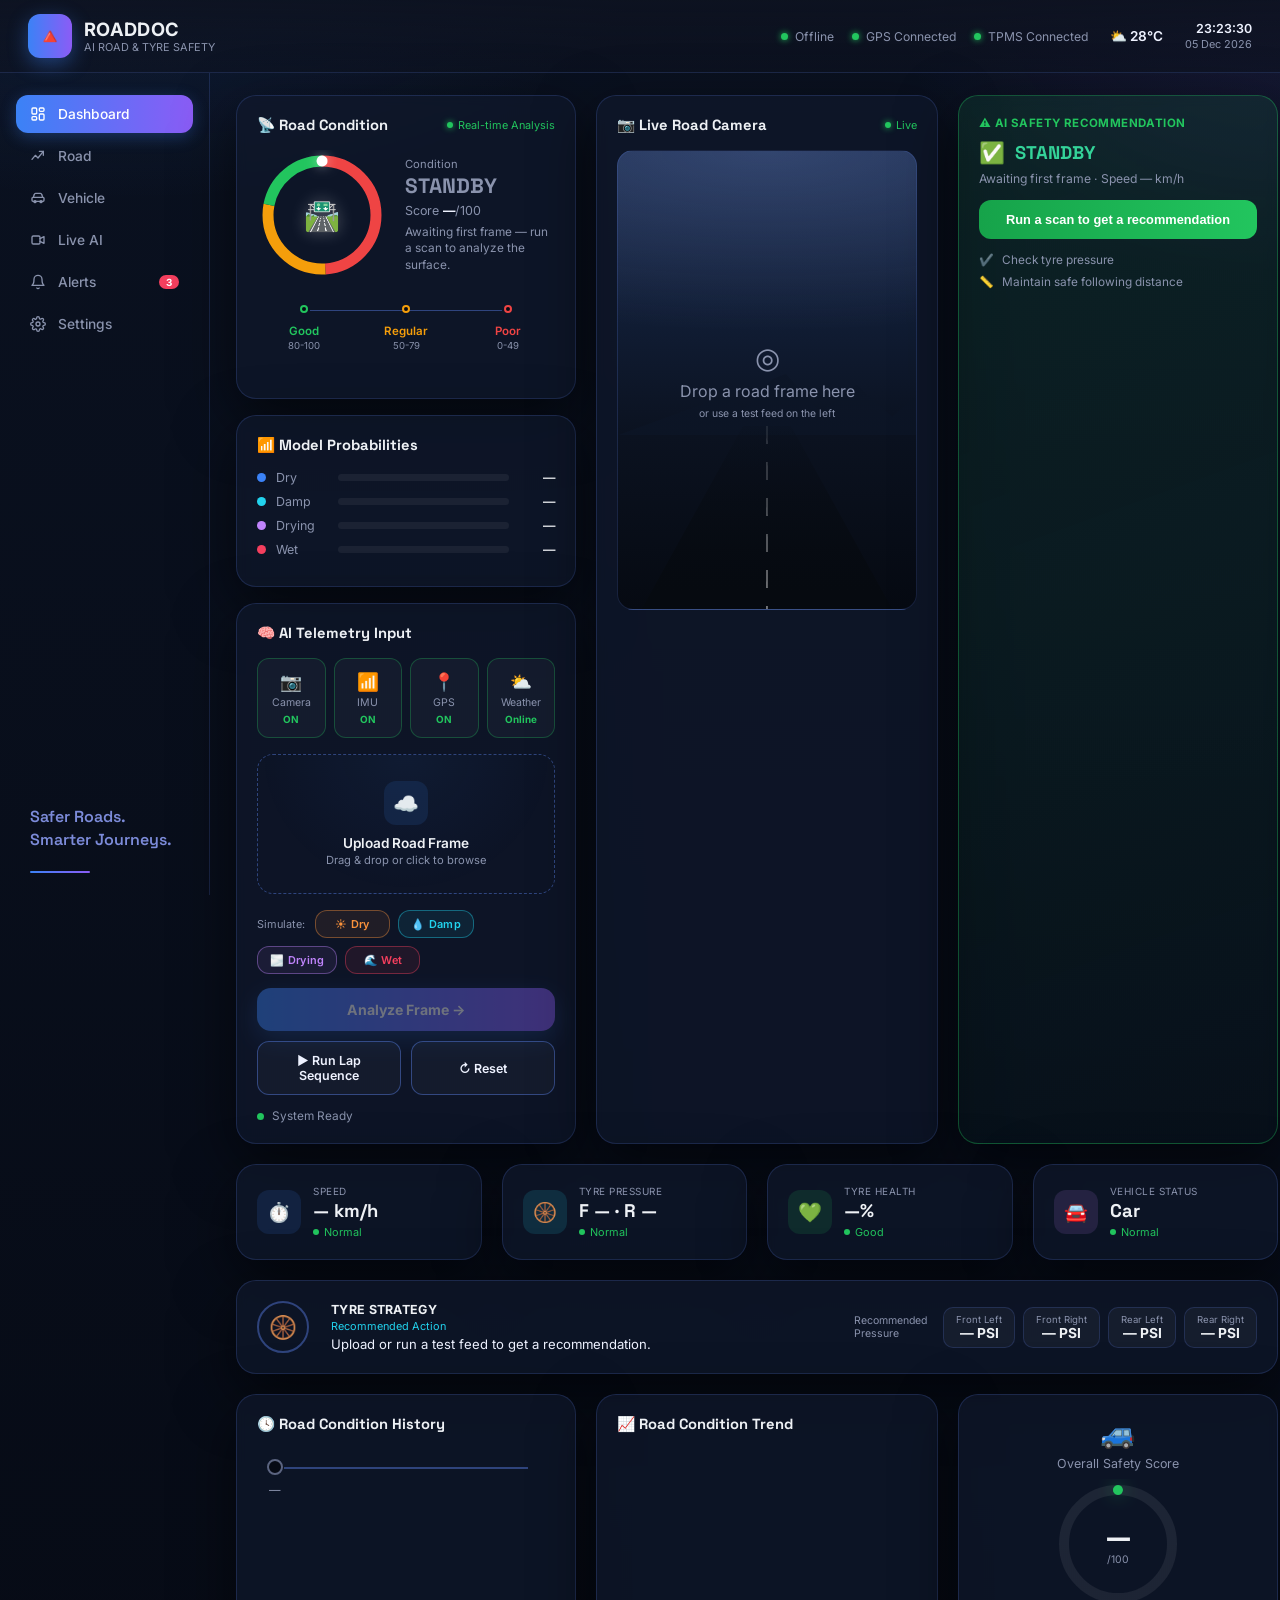
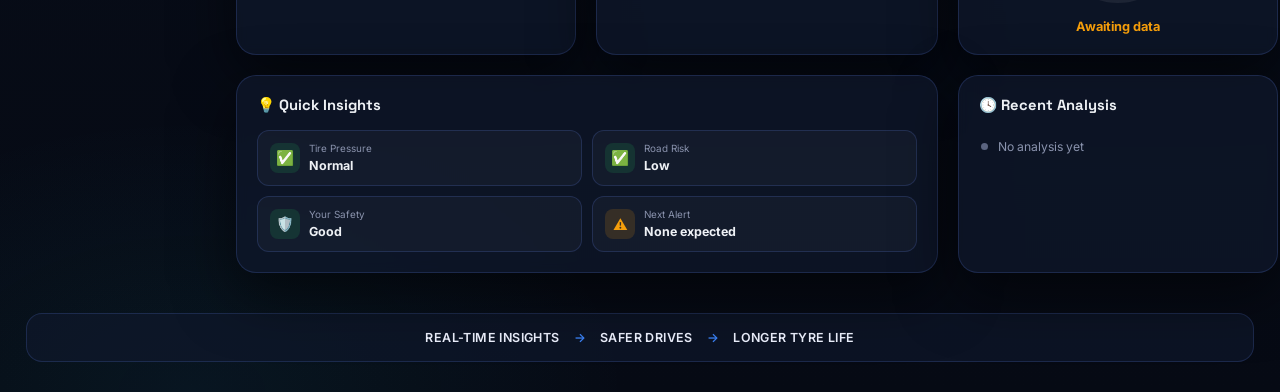
==== commit 260489bc: "index.html" ====
--- a/rd/frontend/index.html
+++ b/rd/frontend/index.html
@@ -1,5 +1,5 @@
 <!DOCTYPE html>
-<html lang="en">
+<html lang="en">    
 <head>
 <meta charset="UTF-8">
 <meta name="viewport" content="width=device-width, initial-scale=1.0">
